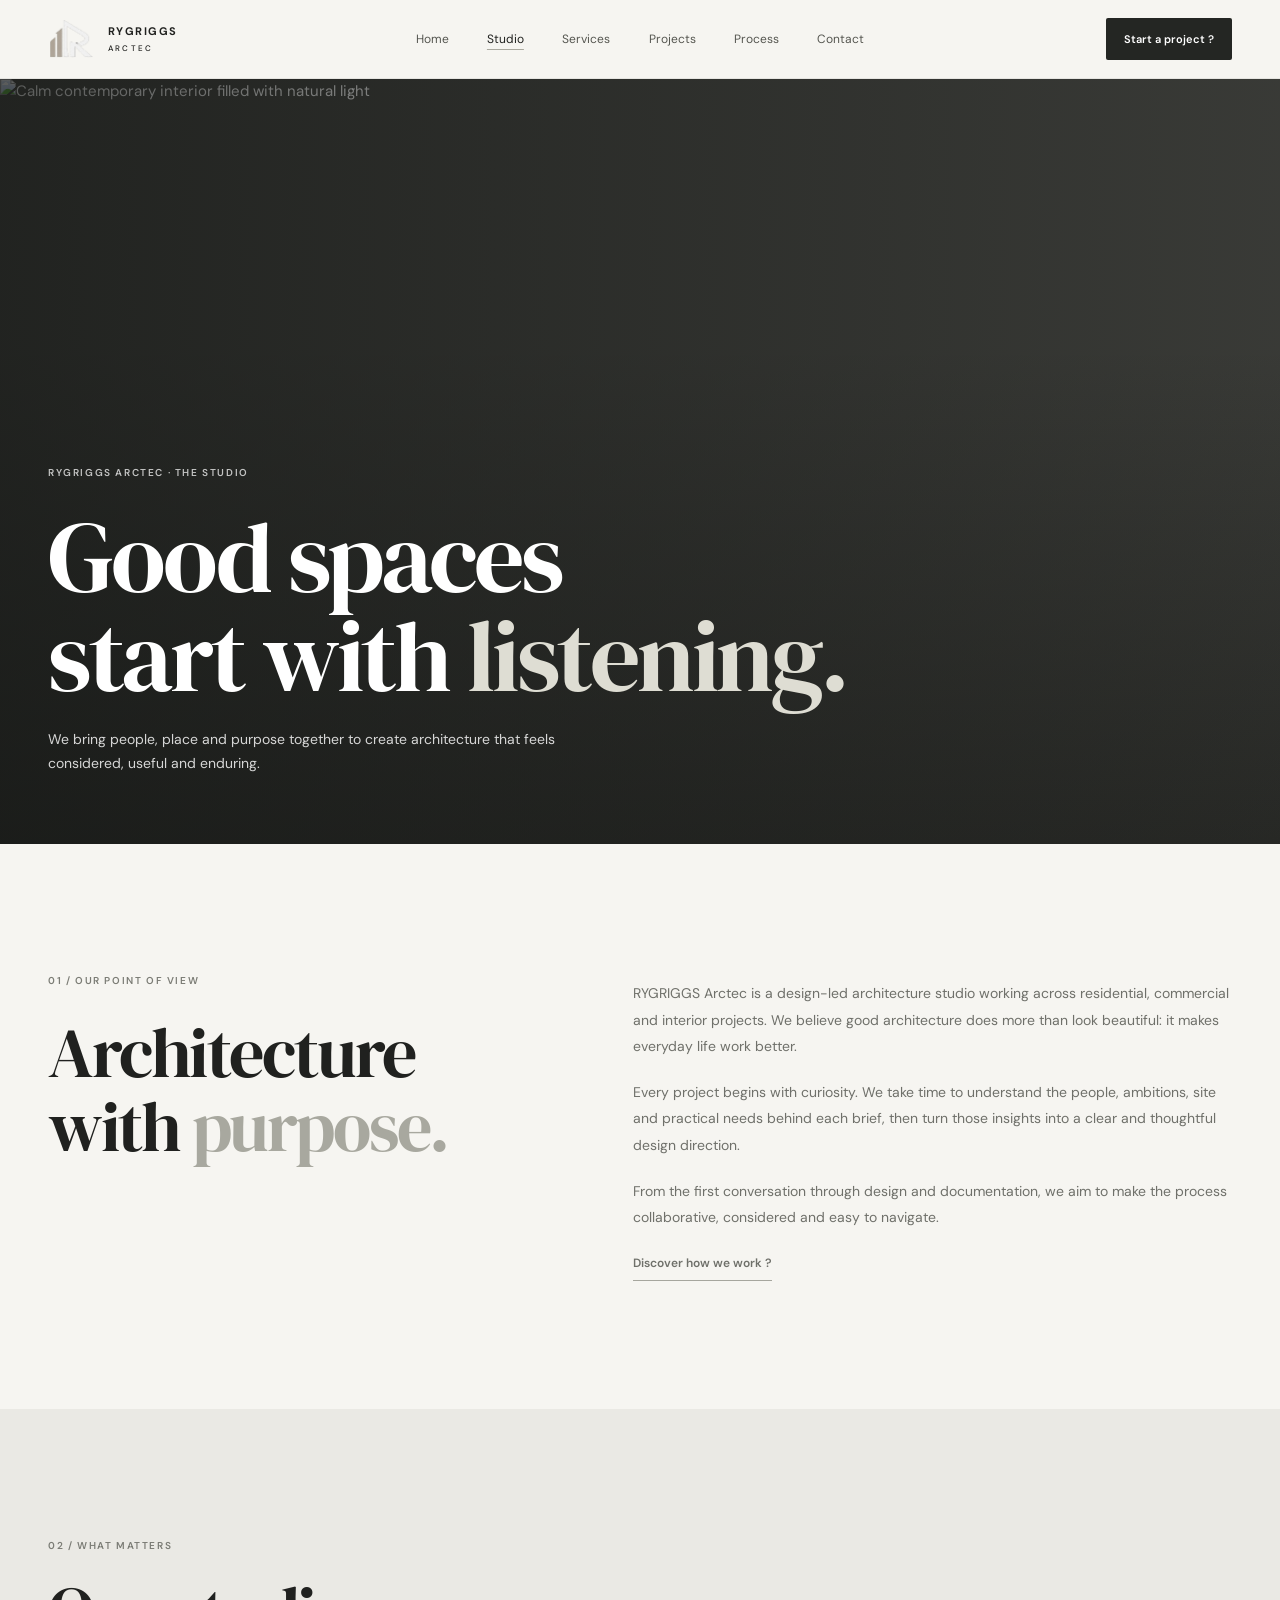
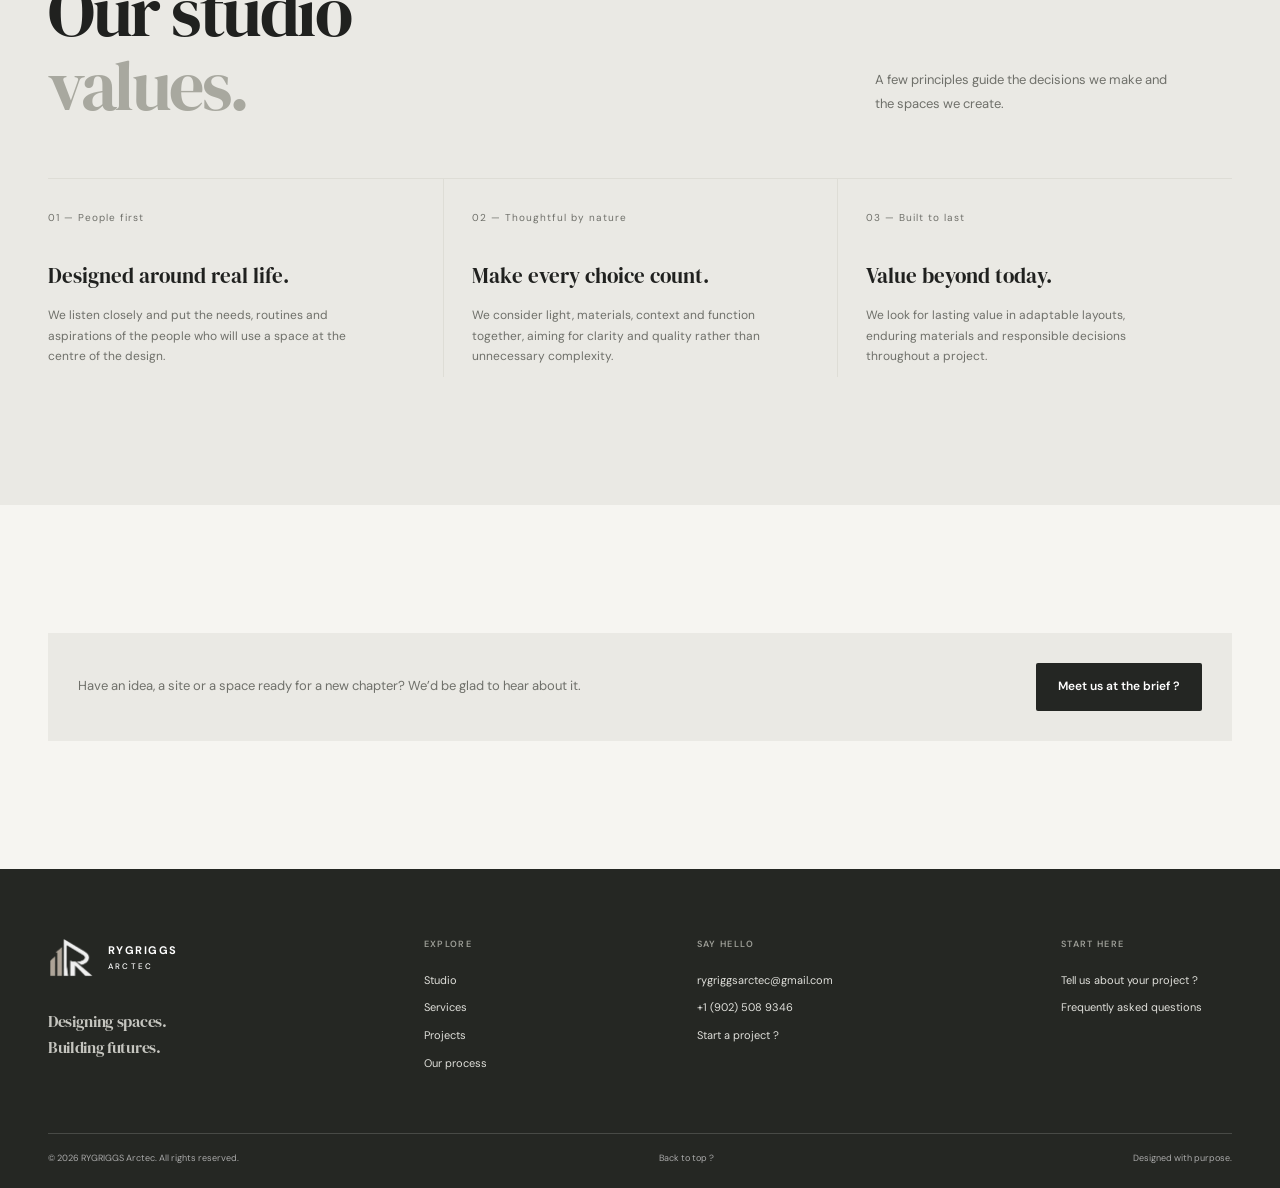
==== about.html @ 55a20701 "Add files via upload" ====
<!doctype html>
<html lang="en">
  <head>
    <meta charset="UTF-8">
    <meta name="viewport" content="width=device-width, initial-scale=1">
    <meta name="theme-color" content="#f6f5f1">
    <meta name="description" content="Meet RYGRIGGS Arctec, a thoughtful architecture studio designing places around people, context and lasting value.">
    <title>Our studio — RYGRIGGS Arctec</title>
    <link rel="preconnect" href="https://fonts.googleapis.com">
    <link rel="preconnect" href="https://fonts.gstatic.com" crossorigin>
    <link href="https://fonts.googleapis.com/css2?family=DM+Sans:wght@400;500;600;700&family=DM+Serif+Display&display=swap" rel="stylesheet">
    <link rel="stylesheet" href="styles.css">
    <script src="script.js" defer></script>
  </head>
  <body>
    <a class="skip-link" href="#main">Skip to content</a>
    <header class="site-header" id="top">
      <nav class="nav shell" aria-label="Main navigation">
        <a class="brand" href="index.html" aria-label="RYGRIGGS Arctec home"><span class="brand-mark" aria-hidden="true"><img src="brand-symbol.png" alt=""></span><span class="brand-name">RYGRIGGS <span>ARCTEC</span></span></a>
        <button class="menu-toggle" type="button" aria-label="Open navigation menu" aria-expanded="false" aria-controls="nav-links"><span></span><span></span></button>
        <div class="nav-links" id="nav-links">
          <a href="index.html">Home</a>
          <a href="about.html" aria-current="page">Studio</a><a href="services.html">Services</a><a href="projects.html">Projects</a><a href="process.html">Process</a><a href="contact.html">Contact</a>
          <a class="button button-dark nav-cta" href="contact.html">Start a project ?</a>
        </div>
      </nav>
    </header>
    <main id="main">
      <section class="interior-hero" aria-labelledby="page-title">
        <img class="interior-hero-image" src="https://images.unsplash.com/photo-1600210492486-724fe5c67fb0?auto=format&fit=crop&w=2200&q=85" alt="Calm contemporary interior filled with natural light">
        <div class="interior-hero-content shell"><p class="eyebrow light-eyebrow">RYGRIGGS ARCTEC · THE STUDIO</p><h1 id="page-title">Good spaces<br>start with <em>listening.</em></h1><p>We bring people, place and purpose together to create architecture that feels considered, useful and enduring.</p></div>
      </section>
      <section class="section-pad">
        <div class="shell page-intro">
          <div><p class="eyebrow">01 / Our point of view</p><h2>Architecture<br>with <em>purpose.</em></h2></div>
          <div class="page-intro-copy"><p>RYGRIGGS Arctec is a design-led architecture studio working across residential, commercial and interior projects. We believe good architecture does more than look beautiful: it makes everyday life work better.</p><p>Every project begins with curiosity. We take time to understand the people, ambitions, site and practical needs behind each brief, then turn those insights into a clear and thoughtful design direction.</p><p>From the first conversation through design and documentation, we aim to make the process collaborative, considered and easy to navigate.</p><a class="text-link" href="process.html">Discover how we work ?</a></div>
        </div>
      </section>
      <section class="section-pad services">
        <div class="shell">
          <div class="section-heading"><div><p class="eyebrow">02 / What matters</p><h2>Our studio<br><em>values.</em></h2></div><p class="section-intro">A few principles guide the decisions we make and the spaces we create.</p></div>
          <div class="studio-values">
            <article class="studio-value"><span>01 — People first</span><h3>Designed around real life.</h3><p>We listen closely and put the needs, routines and aspirations of the people who will use a space at the centre of the design.</p></article>
            <article class="studio-value"><span>02 — Thoughtful by nature</span><h3>Make every choice count.</h3><p>We consider light, materials, context and function together, aiming for clarity and quality rather than unnecessary complexity.</p></article>
            <article class="studio-value"><span>03 — Built to last</span><h3>Value beyond today.</h3><p>We look for lasting value in adaptable layouts, enduring materials and responsible decisions throughout a project.</p></article>
          </div>
        </div>
      </section>
      <section class="section-pad">
        <div class="shell page-cta"><p>Have an idea, a site or a space ready for a new chapter? We’d be glad to hear about it.</p><a class="button button-dark" href="contact.html">Meet us at the brief ?</a></div>
      </section>
    </main>
    <footer class="footer"><div class="shell">
      <div class="footer-main">
        <div class="footer-brand"><a class="brand brand-footer" href="index.html"><span class="brand-mark" aria-hidden="true"><img src="brand-symbol.png" alt=""></span><span class="brand-name">RYGRIGGS <span>ARCTEC</span></span></a><p>Designing spaces.<br>Building futures.</p></div>
        <div class="footer-nav"><span class="footer-label">Explore</span><a href="about.html">Studio</a><a href="services.html">Services</a><a href="projects.html">Projects</a><a href="process.html">Our process</a></div>
        <div class="footer-nav"><span class="footer-label">Say hello</span><a href="mailto:rygriggsarctec@gmail.com">rygriggsarctec@gmail.com</a><a href="https://wa.me/19025089346" target="_blank" rel="noopener noreferrer">+1 (902) 508 9346</a><a href="contact.html">Start a project ?</a></div>
        <div class="footer-nav"><span class="footer-label">Start here</span><a href="contact.html">Tell us about your project ?</a><a href="process.html#faq">Frequently asked questions</a></div>
      </div>
      <div class="footer-bottom"><span>© <span id="year"></span> RYGRIGGS Arctec. All rights reserved.</span><a href="#top">Back to top ?</a><span>Designed with purpose.</span></div>
    </div></footer>
  </body>
</html>
---- styles.css ----
/* RYGRIGGS Arctec — responsive studio website */
:root {
  color-scheme: light;
  --paper: #f6f5f1;
  --white: #fcfbf8;
  --ink: #20211f;
  --muted: #6f706a;
  --line: #deddd6;
  --dark: #242623;
  --serif: "DM Serif Display", Georgia, serif;
  --sans: "DM Sans", Arial, sans-serif;
  --shell: 1240px;
}

* {
  box-sizing: border-box;
}
html {
  scroll-behavior: smooth;
  scroll-padding-top: 84px;
}
body {
  margin: 0;
  background: var(--paper);
  color: var(--ink);
  font-family: var(--sans);
  font-size: 15px;
  line-height: 1.7;
  -webkit-font-smoothing: antialiased;
}
img {
  display: block;
  max-width: 100%;
}
a {
  color: inherit;
  text-decoration: none;
}
::selection {
  color: #fff;
  background: #606258;
}
:focus-visible {
  outline: 2px solid #55584e;
  outline-offset: 4px;
}
button,
input,
textarea,
select {
  font: inherit;
}
button,
a {
  -webkit-tap-highlight-color: transparent;
}
.shell {
  width: min(var(--shell), calc(100% - 96px));
  margin-inline: auto;
}
.section-pad {
  padding: 128px 0;
}
.skip-link {
  position: fixed;
  z-index: 100;
  top: 12px;
  left: 12px;
  transform: translateY(-150%);
  background: white;
  color: black;
  padding: 10px 16px;
}
.skip-link:focus {
  transform: translateY(0);
}

.site-header {
  position: sticky;
  z-index: 20;
  top: 0;
  background: rgba(246, 245, 241, 0.96);
  border-bottom: 1px solid rgba(32, 33, 31, 0.08);
  backdrop-filter: blur(14px);
}
.nav {
  height: 78px;
  position: relative;
  display: flex;
  align-items: center;
  justify-content: space-between;
}
.brand {
  display: inline-flex;
  align-items: center;
  gap: 12px;
  flex-shrink: 0;
}
.brand-mark {
  width: 48px;
  height: 42px;
  display: block;
  flex: 0 0 auto;
}
.brand-mark img {
  display: block;
  width: 100%;
  height: 100%;
  object-fit: cover;
}
.brand-name {
  font: 700 11px/1.25 var(--sans);
  letter-spacing: 0.13em;
}
.brand-name span {
  display: block;
  margin-top: 4px;
  font-size: 8px;
  font-weight: 500;
  letter-spacing: 0.28em;
}
.nav-links {
  position: absolute;
  right: 0;
  left: 0;
  display: flex;
  align-items: center;
  justify-content: center;
  gap: clamp(20px, 3vw, 42px);
}
.nav-links > a:not(.button) {
  font-size: 12px;
  color: #555650;
  transition: color 0.2s;
}
.nav-links > a:not(.button):hover {
  color: #111;
}
.nav-links > a[aria-current="page"]:not(.button) {
  color: var(--ink);
  text-decoration: underline;
  text-decoration-color: #aaa99f;
  text-underline-offset: 6px;
}
.button {
  min-height: 48px;
  display: inline-flex;
  align-items: center;
  justify-content: center;
  gap: 25px;
  padding: 0 21px;
  border: 1px solid transparent;
  border-radius: 2px;
  font-size: 12px;
  font-weight: 600;
  transition:
    background 0.25s,
    color 0.25s,
    border-color 0.25s,
    transform 0.25s;
}
.button:hover {
  transform: translateY(-2px);
}
.button span {
  font-size: 15px;
  transition: transform 0.2s;
}
.button:hover span {
  transform: translate(2px, -2px);
}
.button-dark {
  color: #fff;
  background: var(--dark);
}
.button-dark:hover {
  background: #444640;
}
.button-light {
  color: var(--ink);
  background: var(--white);
}
.button-light:hover {
  background: #e6e4dc;
}
.nav-cta {
  position: absolute;
  top: 0;
  right: 0;
  bottom: 0;
  height: 42px;
  min-height: 42px;
  margin-block: auto;
  padding-inline: 17px;
  font-size: 11px;
  gap: 15px;
}
.menu-toggle {
  display: none;
}
.hero {
  min-height: min(790px, calc(100svh - 78px));
  min-height: clamp(620px, calc(100svh - 78px), 790px);
  position: relative;
  overflow: hidden;
  display: flex;
  align-items: center;
  color: white;
  background: #4c4c46;
}
.hero-image,
.hero-shade {
  position: absolute;
  inset: 0;
  width: 100%;
  height: 100%;
}
.hero-image {
  object-fit: cover;
  object-position: center 55%;
  animation: hero-image-in 1.2s ease-out both;
}
.hero-shade {
  background:
    linear-gradient(
      90deg,
      rgba(18, 20, 18, 0.66) 0%,
      rgba(20, 22, 20, 0.38) 49%,
      rgba(20, 22, 20, 0.05) 100%
    ),
    linear-gradient(0deg, rgba(16, 17, 15, 0.46), transparent 42%);
}
.hero-content {
  position: relative;
  z-index: 1;
  padding-top: 15px;
}
@media (min-width: 701px) {
  .hero-content {
    top: clamp(-72px, -7vh, -42px);
  }
}
.eyebrow {
  margin: 0 0 27px;
  color: #7b7c75;
  font-size: 10px;
  font-weight: 600;
  letter-spacing: 0.16em;
  text-transform: uppercase;
}
.light-eyebrow {
  color: rgba(255, 255, 255, 0.73);
}
h1,
h2,
h3,
p,
figure {
  margin-top: 0;
}
h1,
h2 {
  font-family: var(--serif);
  font-weight: 400;
  letter-spacing: -0.035em;
}
h1 {
  max-width: 850px;
  margin-bottom: 50px;
  font-size: clamp(58px, 8.2vw, 112px);
  line-height: 0.99;
}
h1 em,
h2 em {
  font-weight: 400;
  font-style: normal;
  color: #a8a89f;
}
.hero-bottom {
  display: flex;
  align-items: flex-end;
  justify-content: space-between;
  gap: 50px;
}
.hero-bottom > p {
  max-width: 370px;
  margin-bottom: 3px;
  color: rgba(255, 255, 255, 0.82);
  font-size: 14px;
}
.hero h1 em,
.interior-hero h1 em {
  color: #deddd3;
}
.hero-actions {
  display: flex;
  align-items: center;
  gap: 31px;
}
.text-link {
  display: inline-flex;
  align-items: center;
  gap: 20px;
  border-bottom: 1px solid #a6a69e;
  padding: 0 0 7px;
  font-size: 12px;
  font-weight: 600;
  transition:
    gap 0.2s,
    border-color 0.2s;
}
.text-link:hover {
  gap: 26px;
  border-color: var(--ink);
}
.text-link span {
  font-size: 15px;
}
.light-link {
  color: white;
  border-color: rgba(255, 255, 255, 0.55);
}
.light-link:hover {
  border-color: white;
}
.scroll-cue {
  position: absolute;
  z-index: 1;
  bottom: 26px;
  left: 50%;
  display: flex;
  align-items: center;
  gap: 12px;
  transform: translateX(-50%);
  color: rgba(255, 255, 255, 0.72);
  font-size: 9px;
  letter-spacing: 0.12em;
  text-transform: uppercase;
}
.scroll-cue span {
  width: 1px;
  height: 25px;
  background: rgba(255, 255, 255, 0.7);
}
.hero-index {
  position: absolute;
  z-index: 1;
  right: 48px;
  bottom: 32px;
  color: rgba(255, 255, 255, 0.72);
  font-size: 9px;
  letter-spacing: 0.13em;
}

.interior-hero {
  min-height: 460px;
  position: relative;
  display: flex;
  align-items: flex-end;
  overflow: hidden;
  color: white;
  background: #41423e;
}
@media (min-width: 701px) {
  .interior-hero {
    height: 85vh;
  }
}
.interior-hero-image {
  position: absolute;
  inset: 0;
  width: 100%;
  height: 100%;
  object-fit: cover;
  object-position: center;
}
.interior-hero::after {
  content: "";
  position: absolute;
  inset: 0;
  background:
    linear-gradient(90deg, rgba(20, 22, 20, 0.7), rgba(20, 22, 20, 0.18)),
    linear-gradient(0deg, rgba(16, 17, 15, 0.45), transparent 65%);
}
.interior-hero-content {
  position: relative;
  z-index: 1;
  padding-block: 76px 68px;
}
.interior-hero h1 {
  max-width: 900px;
  margin: 0 0 22px;
  font-size: clamp(58px, 8vw, 100px);
}
.interior-hero-content > p:last-child {
  max-width: 510px;
  margin: 0;
  color: rgba(255, 255, 255, 0.82);
  font-size: 14px;
}
.page-intro {
  display: grid;
  grid-template-columns: 0.85fr 1.15fr;
  align-items: start;
  gap: 12%;
}
.page-intro h2 {
  max-width: 550px;
}
.page-intro-copy {
  max-width: 600px;
  padding-top: 8px;
  color: var(--muted);
}
.page-intro-copy p {
  margin-bottom: 19px;
  font-size: 14px;
  line-height: 1.9;
}
.studio-values {
  display: grid;
  grid-template-columns: repeat(3, 1fr);
  border-top: 1px solid var(--line);
}
.studio-value {
  padding: 25px 28px 10px 0;
}
.studio-value + .studio-value {
  padding-left: 28px;
  border-left: 1px solid var(--line);
}
.studio-value > span {
  color: var(--muted);
  font-size: 10px;
  letter-spacing: 0.1em;
}
.studio-value h3 {
  margin: 28px 0 12px;
  font-family: var(--serif);
  font-size: 21px;
  font-weight: 500;
}
.studio-value p {
  max-width: 300px;
  margin: 0;
  color: var(--muted);
  font-size: 12px;
}
.service-detail-grid {
  display: grid;
  grid-template-columns: repeat(2, 1fr);
  gap: 1px;
  border: 1px solid #cfcec7;
  background: #cfcec7;
}
.service-detail {
  min-height: 220px;
  padding: 28px;
  background: #eae9e4;
}
.service-detail > span {
  color: var(--muted);
  font-size: 10px;
  letter-spacing: 0.1em;
}
.service-detail h3 {
  margin: 38px 0 10px;
  font-family: var(--serif);
  font-size: 23px;
  font-weight: 500;
  letter-spacing: -0.04em;
}
.service-detail p {
  max-width: 410px;
  margin: 0;
  color: var(--muted);
  font-size: 12px;
}
.page-cta {
  display: flex;
  align-items: center;
  justify-content: space-between;
  gap: 32px;
  padding: 30px;
  background: #eae9e4;
}
.page-cta p {
  max-width: 560px;
  margin: 0;
  color: var(--muted);
  font-size: 13px;
}
.project-grid-page {
  row-gap: 74px;
}
.project-grid-page .project-card:nth-child(4n + 2),
.project-grid-page .project-card:nth-child(4n + 4) {
  margin-top: 75px;
}
.project-note {
  margin-top: 34px;
}
.process-detail-list {
  display: grid;
  grid-template-columns: repeat(2, 1fr);
  gap: 0 8%;
  list-style: none;
  padding: 0;
  margin: 0;
}
.process-detail {
  display: grid;
  grid-template-columns: 54px 1fr;
  gap: 0 18px;
  padding: 28px 0;
  border-top: 1px solid var(--line);
}
.process-detail > span {
  grid-row: 1 / span 2;
  color: var(--muted);
  font-size: 10px;
  letter-spacing: 0.12em;
}
.process-detail h3 {
  margin: -5px 0 8px;
  font-family: var(--serif);
  font-size: 23px;
  font-weight: 500;
}
.process-detail p {
  max-width: 430px;
  margin: 0;
  color: var(--muted);
  font-size: 12px;
}
.contact-page {
  padding-top: 96px;
}

.about {
  background: var(--paper);
}
.about-grid {
  display: grid;
  grid-template-columns: 0.85fr 1.15fr;
  align-items: center;
  gap: clamp(70px, 12vw, 170px);
}
.about-copy {
  max-width: 450px;
}
h2 {
  margin-bottom: 29px;
  font-size: clamp(44px, 6vw, 70px);
  line-height: 1.05;
}
.about-copy h2 {
  margin-bottom: 29px;
}
.lead {
  margin-bottom: 21px;
  font-size: 16px;
  line-height: 1.7;
}
.about-copy > p:not(.eyebrow):not(.lead) {
  margin-bottom: 32px;
  color: var(--muted);
  font-size: 13px;
  line-height: 1.9;
}
.about-image {
  margin: 0;
  position: relative;
}
.about-image img {
  width: 100%;
  height: 555px;
  object-fit: cover;
}
.about-image figcaption {
  display: flex;
  justify-content: space-between;
  padding-top: 14px;
  color: var(--muted);
  font-size: 10px;
}
.about-image figcaption span {
  letter-spacing: 0.1em;
}

.services {
  background: #eae9e4;
}
.section-heading {
  display: flex;
  justify-content: space-between;
  align-items: flex-end;
  gap: 40px;
  margin-bottom: 56px;
}
.section-heading .eyebrow {
  margin-bottom: 21px;
}
.section-heading h2 {
  margin-bottom: 0;
}
.section-intro {
  max-width: 310px;
  margin: 0 4% 7px 0;
  color: var(--muted);
  font-size: 13px;
  line-height: 1.8;
}
.service-grid {
  display: grid;
  grid-template-columns: repeat(4, 1fr);
  border-top: 1px solid #cfcec7;
  border-left: 1px solid #cfcec7;
}
.service-card {
  min-height: 216px;
  position: relative;
  padding: 22px 24px;
  border-right: 1px solid #cfcec7;
  border-bottom: 1px solid #cfcec7;
  transition:
    background 0.25s,
    transform 0.25s,
    box-shadow 0.25s;
}
.service-card:hover {
  z-index: 1;
  background: rgba(255, 255, 255, 0.62);
  box-shadow: 0 12px 28px rgba(32, 33, 31, 0.06);
  transform: translateY(-3px);
}
.service-card:focus-visible {
  z-index: 1;
  outline: 2px solid var(--ink);
  outline-offset: -3px;
}
.service-number {
  color: #81827c;
  font-size: 10px;
  letter-spacing: 0.08em;
}
.line-icon {
  position: absolute;
  top: 43px;
  right: 24px;
  width: 58px;
  height: 58px;
  display: grid;
  place-items: center;
  border: 1px solid rgba(169, 160, 141, 0.44);
  border-radius: 15px;
  background:
    linear-gradient(145deg, rgba(255, 255, 255, 0.88), transparent 52%),
    linear-gradient(135deg, #f0eee8, #e2ded3);
  box-shadow:
    0 5px 12px rgba(49, 43, 32, 0.1),
    inset 1px 1px 1px rgba(255, 255, 255, 0.9),
    inset -1px -2px 2px rgba(119, 109, 89, 0.12);
  color: #514d44;
  transition:
    color 0.25s,
    background 0.25s,
    border-color 0.25s,
    transform 0.25s,
    box-shadow 0.25s;
}
.line-icon svg {
  display: block;
  width: 35px;
  height: 35px;
  fill: none;
  stroke: currentColor;
  stroke-width: 1.45;
  stroke-linecap: round;
  stroke-linejoin: round;
  filter: drop-shadow(0 1px 0 rgba(255, 255, 255, 0.9))
    drop-shadow(1px 2px 1px rgba(74, 63, 45, 0.22));
}
.line-icon .icon-accent {
  color: #9a7650;
}
.service-card:hover .line-icon {
  transform: translateY(-3px) rotate(-2deg);
  border-color: rgba(154, 118, 80, 0.55);
  background:
    linear-gradient(145deg, rgba(255, 255, 255, 0.95), transparent 52%),
    linear-gradient(135deg, #f3f0e8, #e5ddce);
  box-shadow:
    0 9px 17px rgba(49, 43, 32, 0.15),
    inset 1px 1px 1px rgba(255, 255, 255, 0.95),
    inset -1px -2px 2px rgba(119, 109, 89, 0.12);
  color: #37332c;
}
.service-card h3 {
  position: absolute;
  bottom: 21px;
  left: 24px;
  margin: 0;
  font-family: var(--serif);
  font-size: 17px;
  font-weight: 500;
  line-height: 1.4;
  letter-spacing: -0.03em;
}
.card-arrow {
  position: absolute;
  right: 23px;
  bottom: 25px;
  color: #85867f;
  font-size: 14px;
  transition: transform 0.2s;
}
.service-card:hover .card-arrow {
  transform: translate(3px, -3px);
}

.projects {
  background: var(--paper);
}
.project-grid {
  display: grid;
  grid-template-columns: 1fr 1fr;
  column-gap: 8%;
  row-gap: 66px;
  align-items: start;
}
.project-card a {
  display: block;
}
.project-offset {
  margin-top: 0;
}
.project-offset-small {
  margin-top: 0;
}
.project-image {
  position: relative;
  overflow: hidden;
  background: #e4e2db;
}
.project-tall .project-image {
  aspect-ratio: 1.08 / 1;
}
.project-card:not(.project-tall) .project-image {
  aspect-ratio: 1.35 / 1;
}
.project-image img {
  width: 100%;
  height: 100%;
  position: absolute;
  inset: 0;
  object-fit: cover;
  transition: transform 0.7s cubic-bezier(0.2, 0.65, 0.2, 1);
}
.project-card a:hover .project-image img {
  transform: scale(1.045);
}
.project-open {
  position: absolute;
  top: 16px;
  right: 16px;
  width: 40px;
  height: 40px;
  display: grid;
  place-items: center;
  border-radius: 50%;
  background: rgba(251, 250, 247, 0.94);
  transform: translateY(8px);
  opacity: 0;
  transition:
    opacity 0.25s,
    transform 0.25s;
}
.project-card a:hover .project-open,
.project-card a:focus-visible .project-open {
  opacity: 1;
  transform: translateY(0);
}
.project-card a:focus-visible {
  outline: 2px solid var(--ink);
  outline-offset: 5px;
}
.project-meta {
  display: flex;
  align-items: flex-start;
  justify-content: space-between;
  padding-top: 16px;
}
.projects .project-meta h3 {
  margin-bottom: 3px;
  font-family: var(--sans);
  font-size: 15px;
  font-weight: 600;
  line-height: 1.4;
  letter-spacing: -0.02em;
}
.project-meta p,
.project-meta > span {
  margin: 0;
  color: var(--muted);
  font-size: 10px;
}
.project-meta > span {
  padding-top: 3px;
}
.all-projects {
  margin-top: 60px;
}

.purpose {
  position: relative;
  min-height: 580px;
  display: flex;
  align-items: center;
  overflow: hidden;
  color: white;
  background: var(--dark);
}
.purpose-image {
  position: absolute;
  inset: 0 0 0 46%;
  background:
    linear-gradient(
      90deg,
      var(--dark),
      rgba(36, 38, 35, 0.58) 35%,
      rgba(36, 38, 35, 0.2)
    ),
    url("https://images.unsplash.com/photo-1600607687920-4e2a09cf159d?auto=format&fit=crop&w=1800&q=80")
      center 55% / cover;
  opacity: 0.54;
}
.purpose-content {
  position: relative;
  z-index: 1;
  padding-block: 100px;
}
.purpose-content > .eyebrow {
  margin-bottom: 45px;
}
.purpose-grid {
  display: grid;
  grid-template-columns: 1fr 1fr;
  gap: 10%;
}
.purpose-block {
  max-width: 440px;
}
.purpose-label {
  display: block;
  margin-bottom: 27px;
  color: #b1b2aa;
  font-size: 10px;
  letter-spacing: 0.16em;
  text-transform: uppercase;
}
.purpose-block h2 {
  margin-bottom: 23px;
  font-size: clamp(42px, 5.2vw, 62px);
}
.purpose-block p {
  max-width: 340px;
  margin: 0;
  color: rgba(255, 255, 255, 0.69);
  font-size: 13px;
  line-height: 1.85;
}

.process {
  background: #eae9e4;
}
.process-list {
  display: grid;
  grid-template-columns: repeat(5, 1fr);
  list-style: none;
  padding: 0;
  margin: 0;
}
.process-step {
  position: relative;
  padding: 0 26px 0 0;
}
.step-number {
  color: #85867f;
  font-size: 10px;
  letter-spacing: 0.1em;
}
.step-line {
  display: block;
  height: 1px;
  position: relative;
  margin: 26px 0 24px;
  background: #c9c8c0;
}
.step-line::before {
  content: "";
  width: 7px;
  height: 7px;
  position: absolute;
  top: -3px;
  left: 0;
  border-radius: 50%;
  background: #393a35;
}
.process-step h3 {
  margin-bottom: 10px;
  font-family: var(--serif);
  font-size: 17px;
  font-weight: 600;
  letter-spacing: -0.03em;
}
.process-step p {
  max-width: 195px;
  margin: 0;
  color: var(--muted);
  font-size: 12px;
  line-height: 1.8;
}

.faq {
  background: var(--paper);
}
.faq-grid {
  display: grid;
  grid-template-columns: 0.8fr 1.2fr;
  gap: 12%;
}
.faq-heading {
  max-width: 430px;
}
.faq-heading .section-intro {
  margin: 0 0 27px;
}
.faq-list {
  border-top: 1px solid var(--line);
}
.faq-item {
  border-bottom: 1px solid var(--line);
}
.faq-item summary {
  position: relative;
  padding: 22px 38px 22px 0;
  list-style: none;
  cursor: pointer;
  font-family: var(--serif);
  font-size: 16px;
  font-weight: 500;
  letter-spacing: -0.02em;
}
.faq-item summary::-webkit-details-marker {
  display: none;
}
.faq-item summary::after {
  content: "+";
  position: absolute;
  top: 19px;
  right: 4px;
  color: var(--muted);
  font-family: var(--sans);
  font-size: 20px;
  font-weight: 400;
  transition: transform 0.2s;
}
.faq-item[open] summary::after {
  transform: rotate(45deg);
}
.faq-item summary:focus-visible {
  outline: 2px solid var(--ink);
  outline-offset: 4px;
}
.faq-item p {
  max-width: 580px;
  margin: -5px 32px 22px 0;
  color: var(--muted);
  font-size: 13px;
  line-height: 1.8;
}

.cta {
  min-height: 640px;
  position: relative;
  display: flex;
  align-items: center;
  overflow: hidden;
  color: white;
  background: #292b27;
}
.cta-image {
  position: absolute;
  inset: 0;
  background:
    linear-gradient(
      90deg,
      rgba(23, 25, 23, 0.9),
      rgba(23, 25, 23, 0.67) 55%,
      rgba(23, 25, 23, 0.32)
    ),
    url("https://images.unsplash.com/photo-1600566753190-17f0baa2a6c3?auto=format&fit=crop&w=2200&q=80")
      center/cover;
  opacity: 0.78;
}
.cta-content {
  position: relative;
  z-index: 1;
  padding-block: 110px;
}
.cta-content .eyebrow {
  margin-bottom: 28px;
}
.cta h2 {
  margin: 0 0 42px;
  font-size: clamp(48px, 7.3vw, 88px);
  line-height: 1.03;
}
.cta-bottom {
  display: flex;
  align-items: flex-end;
  justify-content: space-between;
  gap: 40px;
}
.cta-bottom p {
  max-width: 385px;
  margin: 0;
  color: rgba(255, 255, 255, 0.73);
  font-size: 13px;
}

.contact {
  background: var(--paper);
}
.contact-grid {
  display: grid;
  grid-template-columns: 0.9fr 1.1fr;
  gap: 12%;
}
.contact-copy h2 {
  font-size: clamp(43px, 5vw, 63px);
}
.contact-copy > .lead {
  max-width: 365px;
  margin-bottom: 44px;
  color: #666761;
  font-size: 14px;
}
.contact-details {
  display: grid;
  gap: 19px;
}
.contact-details > div {
  display: flex;
  align-items: center;
  gap: 16px;
}
.detail-icon {
  width: 35px;
  height: 35px;
  display: grid;
  place-items: center;
  border: 1px solid var(--line);
  border-radius: 50%;
  font-size: 14px;
}
.contact-details p {
  margin: 0;
  color: var(--ink);
  font-size: 12px;
}
.contact-details p span {
  display: block;
  margin-bottom: 2px;
  color: var(--muted);
  font-size: 10px;
}
.contact-details a {
  border-bottom: 1px solid transparent;
}
.contact-details a:hover {
  border-color: currentColor;
}
.contact-form {
  display: grid;
  gap: 24px;
  padding-top: 8px;
}
.form-row {
  display: grid;
  grid-template-columns: 1fr 1fr;
  gap: 23px;
}
.contact-form label {
  display: grid;
  gap: 9px;
  color: #4f504b;
  font-size: 11px;
  font-weight: 600;
}
.contact-form input,
.contact-form textarea,
.contact-form select {
  width: 100%;
  min-height: 47px;
  border: 1px solid transparent;
  border-bottom-color: #c9c8c0;
  border-radius: 2px;
  outline: none;
  background: transparent;
  color: var(--ink);
  font-size: 12px;
  font-weight: 400;
  transition: border-color 0.2s;
}
.contact-form textarea {
  min-height: 95px;
  padding-top: 10px;
  resize: vertical;
}
.contact-form input::placeholder,
.contact-form textarea::placeholder,
.contact-form select:invalid {
  color: #999a93;
}
.contact-form input:focus,
.contact-form textarea:focus,
.contact-form select:focus {
  border-color: transparent;
  border-bottom-color: var(--ink);
  box-shadow: 0 1px 0 var(--ink);
}
.optional {
  color: #898a84;
  font-weight: 400;
}
.form-submit {
  display: flex;
  align-items: center;
  gap: 19px;
}
.form-note {
  margin: 0;
  color: var(--muted);
  font-size: 10px;
}

.footer {
  padding: 68px 0 22px;
  background: #252723;
  color: white;
}
.footer a:focus-visible {
  outline-color: #deddd6;
}
.footer-main {
  display: grid;
  grid-template-columns: 1.45fr 1fr 1.4fr 0.75fr;
  gap: 45px;
  padding-bottom: 60px;
}
.footer-brand > p {
  margin: 22px 0 0;
  color: #c5c5bf;
  font-family: var(--serif);
  font-size: 16px;
  line-height: 1.6;
  letter-spacing: -0.02em;
}
.footer-nav,
.footer-social {
  display: flex;
  align-items: flex-start;
  flex-direction: column;
  gap: 9px;
}
.footer-label {
  margin-bottom: 10px;
  color: #9c9d96;
  font-size: 9px;
  font-weight: 600;
  letter-spacing: 0.15em;
  text-transform: uppercase;
}
.footer-nav a,
.footer-social a {
  color: #e0e0db;
  font-size: 11px;
  transition: color 0.2s;
}
.footer-nav a:hover,
.footer-social a:hover {
  color: white;
}
.footer-bottom {
  display: flex;
  justify-content: space-between;
  gap: 20px;
  padding-top: 17px;
  border-top: 1px solid rgba(255, 255, 255, 0.16);
  color: #aaa;
  font-size: 9px;
}
.footer-bottom a:hover {
  color: white;
}

.reveal {
  opacity: 0;
  transform: translateY(20px);
  transition:
    opacity 0.7s ease,
    transform 0.7s cubic-bezier(0.2, 0.65, 0.2, 1);
}
.reveal.is-visible {
  opacity: 1;
  transform: translateY(0);
}
.hero .reveal:nth-child(2) {
  transition-delay: 0.12s;
}
.hero .reveal:nth-child(3) {
  transition-delay: 0.22s;
}
@keyframes hero-image-in {
  from {
    transform: scale(1.035);
  }
  to {
    transform: scale(1);
  }
}
@media (prefers-reduced-motion: reduce) {
  *,
  *::before,
  *::after {
    scroll-behavior: auto !important;
    animation-duration: 0.01ms !important;
    animation-iteration-count: 1 !important;
    transition-duration: 0.01ms !important;
  }
  .reveal {
    opacity: 1;
    transform: none;
  }
}

@media (max-width: 900px) {
  .shell {
    width: min(var(--shell), calc(100% - 56px));
  }
  .nav-links {
    gap: 20px;
  }
  .nav-links > a:not(.button) {
    font-size: 11px;
  }
  .about-grid {
    gap: 55px;
  }
  .about-image img {
    height: 490px;
  }
  .service-card {
    min-height: 190px;
    padding-inline: 19px;
  }
  .service-card h3 {
    left: 19px;
    font-size: 15px;
  }
  .process-step {
    padding-right: 16px;
  }
  .contact-grid {
    gap: 7%;
  }
  .faq-grid {
    gap: 7%;
  }
  .page-intro {
    gap: 7%;
  }
}
@media (max-width: 700px) {
  html {
    scroll-padding-top: 68px;
  }
  .shell {
    width: calc(100% - 40px);
  }
  .section-pad {
    padding: 82px 0;
  }
  .nav {
    height: 68px;
  }
  .menu-toggle {
    width: 42px;
    height: 42px;
    display: grid;
    align-content: center;
    justify-content: center;
    gap: 6px;
    border: 0;
    background: transparent;
    cursor: pointer;
  }
  .menu-toggle span {
    width: 21px;
    height: 1px;
    display: block;
    background: var(--ink);
    transition: transform 0.2s;
  }
  .menu-toggle[aria-expanded="true"] span:first-child {
    transform: translateY(3.5px) rotate(45deg);
  }
  .menu-toggle[aria-expanded="true"] span:last-child {
    transform: translateY(-3.5px) rotate(-45deg);
  }
  .nav-links {
    position: absolute;
    top: 68px;
    right: 0;
    left: 0;
    display: none;
    align-items: stretch;
    flex-direction: column;
    gap: 0;
    padding: 10px 20px 24px;
    border-bottom: 1px solid var(--line);
    background: var(--paper);
  }
  .nav-links.is-open {
    display: flex;
  }
  .nav-links > a:not(.button) {
    padding: 13px 0;
    border-bottom: 1px solid var(--line);
    font-size: 13px;
  }
  .nav-cta {
    position: static;
    height: auto;
    min-height: 42px;
    margin-top: 17px;
    align-self: flex-start;
  }
  .hero {
    min-height: min(680px, calc(100svh - 68px));
    min-height: clamp(560px, calc(100svh - 150px), 680px);
    align-items: flex-end;
    padding-bottom: 80px;
  }
  .hero-content {
    padding-top: 0;
    top: clamp(-68px, -8svh, -34px);
  }
  .hero-image {
    object-position: 58% center;
  }
  .hero-shade {
    background:
      linear-gradient(90deg, rgba(18, 20, 18, 0.59), rgba(20, 22, 20, 0.2)),
      linear-gradient(0deg, rgba(16, 17, 15, 0.62), transparent 83%);
  }
  h1 {
    margin-bottom: 29px;
    font-size: clamp(52px, 12.6vw, 76px);
  }
  .hero-bottom {
    align-items: flex-start;
    flex-direction: column;
    gap: 25px;
  }
  .hero-bottom > p {
    max-width: 330px;
    font-size: 13px;
  }
  .hero-actions {
    flex-wrap: wrap;
    gap: 22px;
  }
  .button {
    min-height: 46px;
    padding-inline: 16px;
    gap: 17px;
  }
  .scroll-cue {
    left: 20px;
    transform: none;
  }
  .hero-index {
    right: 20px;
  }
  .interior-hero-content {
    padding-block: 60px 52px;
  }
  .interior-hero {
    min-height: 410px;
  }
  .interior-hero h1 {
    font-size: clamp(54px, 12vw, 76px);
  }
  .page-intro {
    grid-template-columns: 1fr;
    gap: 6px;
  }
  .studio-values {
    grid-template-columns: 1fr;
  }
  .studio-value,
  .studio-value + .studio-value {
    padding: 22px 0;
    border-left: 0;
    border-bottom: 1px solid var(--line);
  }
  .studio-value h3 {
    margin-top: 15px;
  }
  .service-detail-grid {
    grid-template-columns: 1fr;
  }
  .service-detail {
    min-height: 190px;
    padding: 22px;
  }
  .service-detail h3 {
    margin-top: 27px;
  }
  .page-cta {
    align-items: flex-start;
    flex-direction: column;
    padding: 23px;
  }
  .project-grid-page .project-card:nth-child(4n + 2),
  .project-grid-page .project-card:nth-child(4n + 4) {
    margin-top: 0;
  }
  .process-detail-list {
    grid-template-columns: 1fr;
    gap: 0;
  }
  .contact-page {
    padding-top: 82px;
  }
  .about-grid {
    grid-template-columns: 1fr;
    gap: 42px;
  }
  .about-copy {
    max-width: 520px;
  }
  h2 {
    font-size: clamp(46px, 10vw, 62px);
  }
  .about-image img {
    height: min(110vw, 480px);
  }
  .section-heading {
    align-items: flex-start;
    flex-direction: column;
    gap: 21px;
    margin-bottom: 38px;
  }
  .section-heading h2 {
    font-size: clamp(46px, 10vw, 62px);
  }
  .section-intro {
    max-width: 360px;
    margin: 0;
  }
  .service-grid {
    grid-template-columns: repeat(2, 1fr);
  }
  .service-card {
    min-height: 180px;
    padding: 17px;
  }
  .service-card h3 {
    bottom: 18px;
    left: 17px;
    font-size: 14px;
  }
  .line-icon {
    top: 43px;
    right: 17px;
  }
  .card-arrow {
    right: 17px;
    bottom: 19px;
  }
  .project-grid {
    column-gap: 18px;
    row-gap: 36px;
  }
  .project-offset {
    margin-top: 65px;
  }
  .project-offset-small {
    margin-top: -45px;
  }
  .project-tall .project-image {
    aspect-ratio: 0.86 / 1;
  }
  .project-card:not(.project-tall) .project-image {
    aspect-ratio: 1 / 1;
  }
  .project-meta {
    gap: 7px;
  }
  .project-meta h3 {
    font-size: 13px;
  }
  .project-meta p {
    font-size: 9px;
  }
  .project-meta > span {
    font-size: 9px;
  }
  .all-projects {
    margin-top: 43px;
  }
  .purpose {
    min-height: auto;
  }
  .purpose-image {
    inset: 0;
    background-position: 60% center;
    opacity: 0.3;
  }
  .purpose-content {
    padding-block: 79px;
  }
  .purpose-content > .eyebrow {
    margin-bottom: 35px;
  }
  .purpose-grid {
    grid-template-columns: 1fr;
    gap: 50px;
  }
  .purpose-block h2 {
    margin-bottom: 16px;
    font-size: 49px;
  }
  .process-list {
    grid-template-columns: 1fr;
    gap: 26px;
  }
  .process-step {
    display: grid;
    grid-template-columns: 42px 1fr;
    column-gap: 13px;
    padding: 0;
  }
  .step-number {
    grid-column: 1;
    grid-row: 1 / span 3;
    padding-top: 2px;
  }
  .step-line {
    height: auto;
    width: 1px;
    position: absolute;
    top: 18px;
    bottom: -34px;
    left: 3px;
    margin: 0;
  }
  .step-line::before {
    top: 0;
    left: -3px;
  }
  .process-step:last-child .step-line {
    display: none;
  }
  .process-step h3 {
    grid-column: 2;
    margin-bottom: 5px;
  }
  .process-step p {
    grid-column: 2;
    max-width: 330px;
  }
  .cta {
    min-height: 600px;
  }
  .cta-image {
    background-position: 59% center;
  }
  .cta-content {
    padding-block: 86px;
  }
  .cta h2 {
    font-size: clamp(49px, 10.5vw, 69px);
  }
  .cta-bottom {
    align-items: flex-start;
    flex-direction: column;
    gap: 25px;
  }
  .contact-grid {
    grid-template-columns: 1fr;
    gap: 51px;
  }
  .faq-grid {
    grid-template-columns: 1fr;
    gap: 37px;
  }
  .faq-heading {
    max-width: 520px;
  }
  .faq-item summary {
    padding-block: 19px;
    font-size: 15px;
  }
  .faq-item summary::after {
    top: 16px;
  }
  .contact-copy > .lead {
    margin-bottom: 33px;
  }
  .form-row {
    gap: 18px;
  }
  .contact-form {
    gap: 21px;
  }
  .form-submit {
    align-items: flex-start;
    flex-direction: column;
    gap: 12px;
  }
  .footer {
    padding-top: 52px;
  }
  .footer-main {
    grid-template-columns: 1fr 1fr;
    gap: 40px 22px;
    padding-bottom: 40px;
  }
  .footer-brand {
    grid-column: 1 / -1;
  }
  .footer-bottom {
    flex-wrap: wrap;
  }
  .footer-bottom > span:last-child {
    display: none;
  }
}
@media (max-width: 390px) {
  .hero-actions {
    align-items: flex-start;
    flex-direction: column;
  }
  @media (max-width: 700px) and (max-height: 700px) {
    .hero-content {
      top: 0;
    }
  }
  @media (max-width: 700px) and (max-height: 600px) {
    .hero-content {
      top: 14px;
    }
  }
  .project-grid {
    grid-template-columns: 1fr;
    row-gap: 30px;
  }
  .project-offset,
  .project-offset-small {
    margin-top: 0;
  }
  .project-card:not(.project-tall) .project-image,
  .project-tall .project-image {
    aspect-ratio: 1.1 / 1;
  }
  .form-row {
    grid-template-columns: 1fr;
    gap: 21px;
  }
}
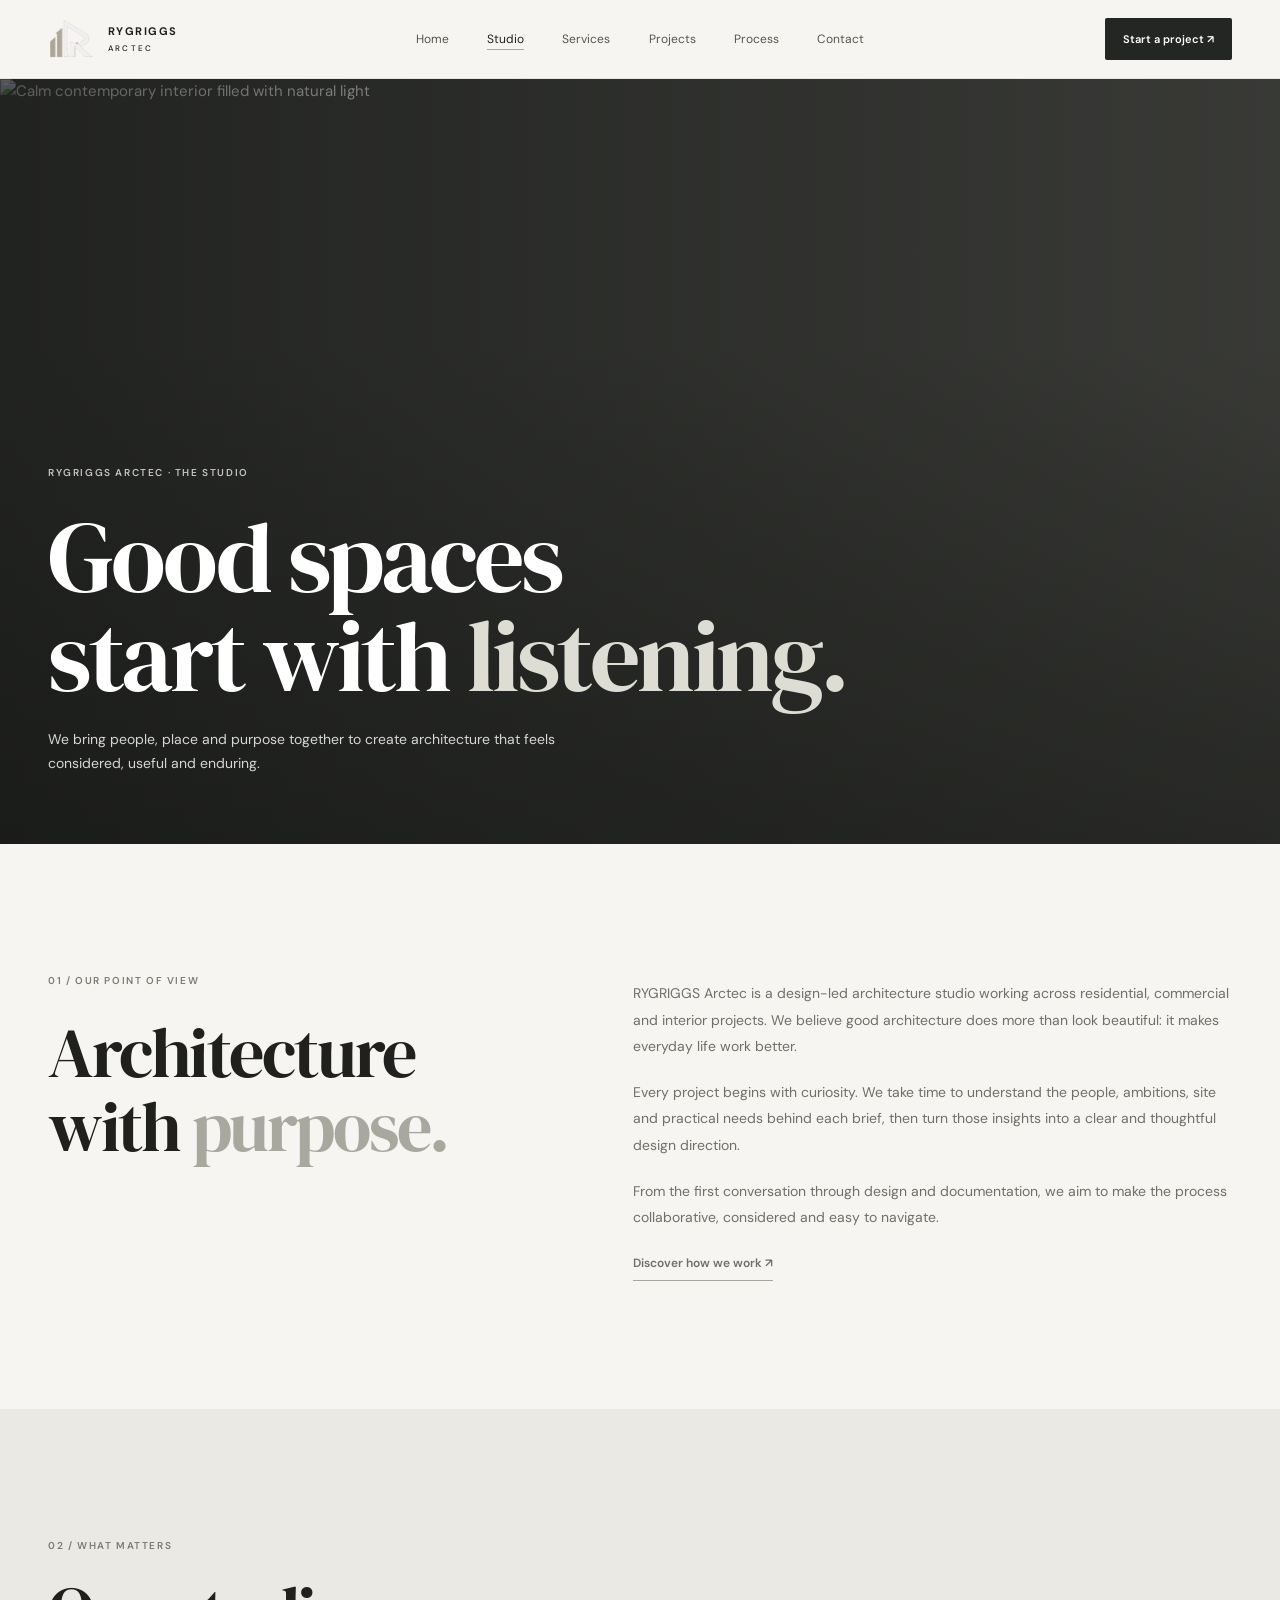
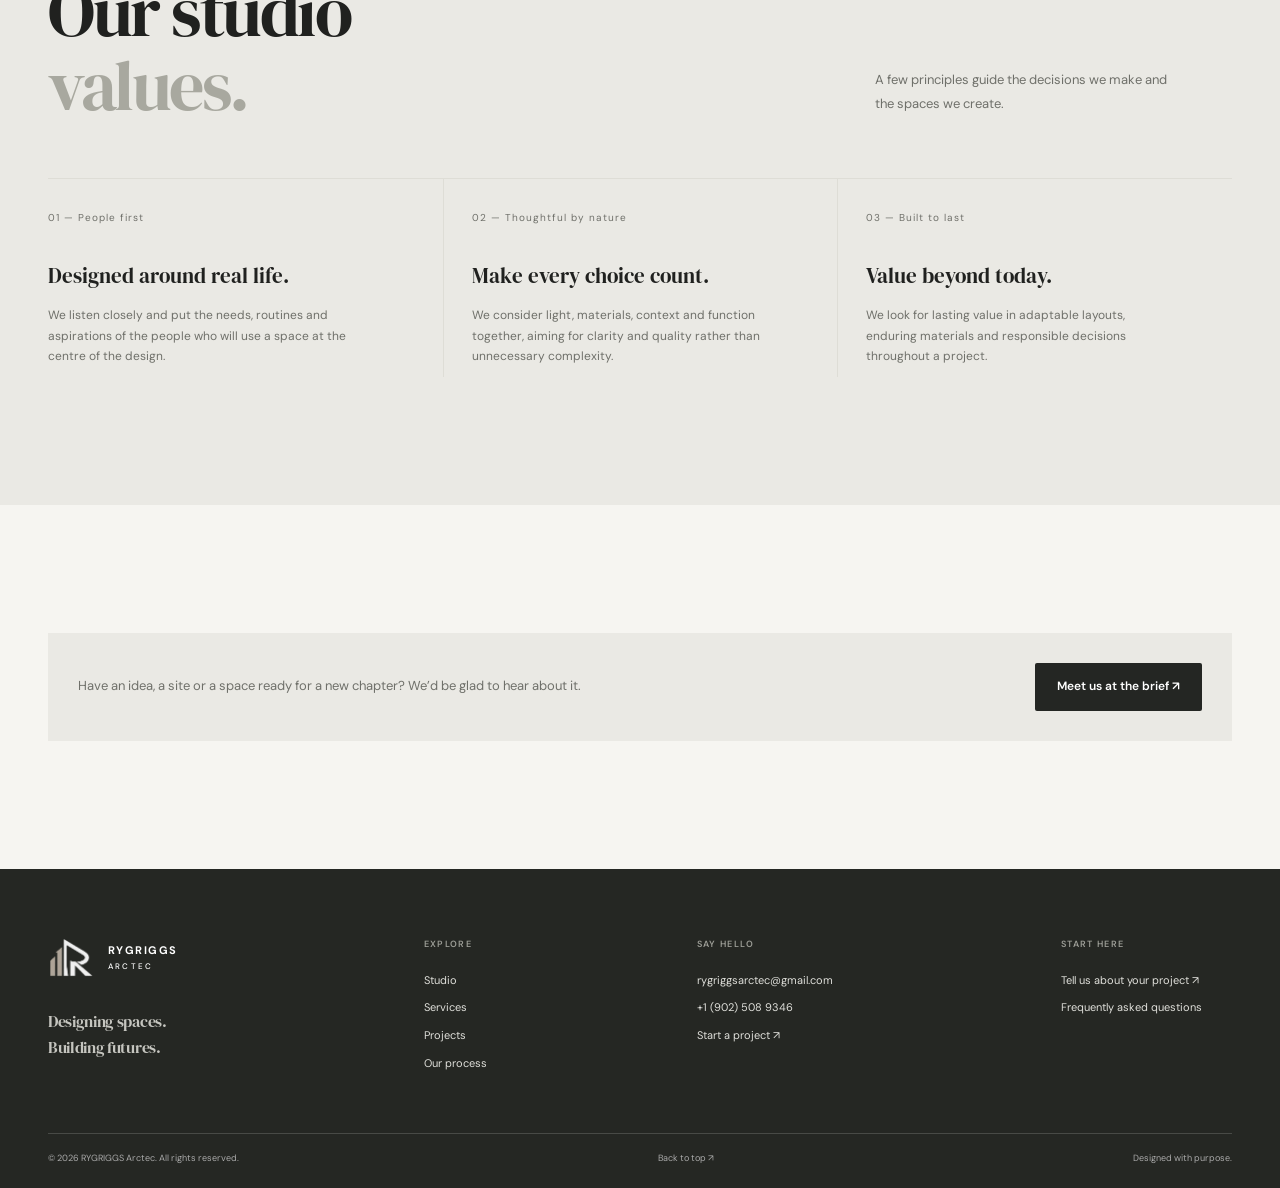
==== commit bcf3701f: "Refactor about.html for improved structure and readability" ====
--- a/about.html
+++ b/about.html
@@ -1,63 +1,194 @@
 <!doctype html>
 <html lang="en">
   <head>
-    <meta charset="UTF-8">
-    <meta name="viewport" content="width=device-width, initial-scale=1">
-    <meta name="theme-color" content="#f6f5f1">
-    <meta name="description" content="Meet RYGRIGGS Arctec, a thoughtful architecture studio designing places around people, context and lasting value.">
+    <meta charset="UTF-8" />
+    <meta name="viewport" content="width=device-width, initial-scale=1" />
+    <meta name="theme-color" content="#f6f5f1" />
+    <meta
+      name="description"
+      content="Meet RYGRIGGS Arctec, a thoughtful architecture studio designing places around people, context and lasting value."
+    />
     <title>Our studio — RYGRIGGS Arctec</title>
-    <link rel="preconnect" href="https://fonts.googleapis.com">
-    <link rel="preconnect" href="https://fonts.gstatic.com" crossorigin>
-    <link href="https://fonts.googleapis.com/css2?family=DM+Sans:wght@400;500;600;700&family=DM+Serif+Display&display=swap" rel="stylesheet">
-    <link rel="stylesheet" href="styles.css">
+    <link rel="preconnect" href="https://fonts.googleapis.com" />
+    <link rel="preconnect" href="https://fonts.gstatic.com" crossorigin />
+    <link
+      href="https://fonts.googleapis.com/css2?family=DM+Sans:wght@400;500;600;700&family=DM+Serif+Display&display=swap"
+      rel="stylesheet"
+    />
+    <link rel="icon" type="image/png" href="brand-symbol.png" />
+    <link rel="stylesheet" href="styles.css" />
     <script src="script.js" defer></script>
   </head>
   <body>
     <a class="skip-link" href="#main">Skip to content</a>
     <header class="site-header" id="top">
       <nav class="nav shell" aria-label="Main navigation">
-        <a class="brand" href="index.html" aria-label="RYGRIGGS Arctec home"><span class="brand-mark" aria-hidden="true"><img src="brand-symbol.png" alt=""></span><span class="brand-name">RYGRIGGS <span>ARCTEC</span></span></a>
-        <button class="menu-toggle" type="button" aria-label="Open navigation menu" aria-expanded="false" aria-controls="nav-links"><span></span><span></span></button>
+        <a class="brand" href="index.html" aria-label="RYGRIGGS Arctec home"
+          ><span class="brand-mark" aria-hidden="true"
+            ><img src="brand-symbol.png" alt="" /></span
+          ><span class="brand-name">RYGRIGGS <span>ARCTEC</span></span></a
+        >
+        <button
+          class="menu-toggle"
+          type="button"
+          aria-label="Open navigation menu"
+          aria-expanded="false"
+          aria-controls="nav-links"
+        >
+          <span></span><span></span>
+        </button>
         <div class="nav-links" id="nav-links">
           <a href="index.html">Home</a>
-          <a href="about.html" aria-current="page">Studio</a><a href="services.html">Services</a><a href="projects.html">Projects</a><a href="process.html">Process</a><a href="contact.html">Contact</a>
-          <a class="button button-dark nav-cta" href="contact.html">Start a project ?</a>
+          <a href="about.html" aria-current="page">Studio</a
+          ><a href="services.html">Services</a
+          ><a href="projects.html">Projects</a><a href="process.html">Process</a
+          ><a href="contact.html">Contact</a>
+          <a class="button button-dark nav-cta" href="contact.html"
+            >Start a project ↗</a
+          >
         </div>
       </nav>
     </header>
     <main id="main">
       <section class="interior-hero" aria-labelledby="page-title">
-        <img class="interior-hero-image" src="https://images.unsplash.com/photo-1600210492486-724fe5c67fb0?auto=format&fit=crop&w=2200&q=85" alt="Calm contemporary interior filled with natural light">
-        <div class="interior-hero-content shell"><p class="eyebrow light-eyebrow">RYGRIGGS ARCTEC · THE STUDIO</p><h1 id="page-title">Good spaces<br>start with <em>listening.</em></h1><p>We bring people, place and purpose together to create architecture that feels considered, useful and enduring.</p></div>
+        <img
+          class="interior-hero-image"
+          src="https://images.unsplash.com/photo-1600210492486-724fe5c67fb0?auto=format&fit=crop&w=2200&q=85"
+          alt="Calm contemporary interior filled with natural light"
+        />
+        <div class="interior-hero-content shell">
+          <p class="eyebrow light-eyebrow">RYGRIGGS ARCTEC · THE STUDIO</p>
+          <h1 id="page-title">
+            Good spaces<br />start with <em>listening.</em>
+          </h1>
+          <p>
+            We bring people, place and purpose together to create architecture
+            that feels considered, useful and enduring.
+          </p>
+        </div>
       </section>
       <section class="section-pad">
         <div class="shell page-intro">
-          <div><p class="eyebrow">01 / Our point of view</p><h2>Architecture<br>with <em>purpose.</em></h2></div>
-          <div class="page-intro-copy"><p>RYGRIGGS Arctec is a design-led architecture studio working across residential, commercial and interior projects. We believe good architecture does more than look beautiful: it makes everyday life work better.</p><p>Every project begins with curiosity. We take time to understand the people, ambitions, site and practical needs behind each brief, then turn those insights into a clear and thoughtful design direction.</p><p>From the first conversation through design and documentation, we aim to make the process collaborative, considered and easy to navigate.</p><a class="text-link" href="process.html">Discover how we work ?</a></div>
+          <div>
+            <p class="eyebrow">01 / Our point of view</p>
+            <h2>Architecture<br />with <em>purpose.</em></h2>
+          </div>
+          <div class="page-intro-copy">
+            <p>
+              RYGRIGGS Arctec is a design-led architecture studio working across
+              residential, commercial and interior projects. We believe good
+              architecture does more than look beautiful: it makes everyday life
+              work better.
+            </p>
+            <p>
+              Every project begins with curiosity. We take time to understand
+              the people, ambitions, site and practical needs behind each brief,
+              then turn those insights into a clear and thoughtful design
+              direction.
+            </p>
+            <p>
+              From the first conversation through design and documentation, we
+              aim to make the process collaborative, considered and easy to
+              navigate.
+            </p>
+            <a class="text-link" href="process.html">Discover how we work ↗</a>
+          </div>
         </div>
       </section>
       <section class="section-pad services">
         <div class="shell">
-          <div class="section-heading"><div><p class="eyebrow">02 / What matters</p><h2>Our studio<br><em>values.</em></h2></div><p class="section-intro">A few principles guide the decisions we make and the spaces we create.</p></div>
+          <div class="section-heading">
+            <div>
+              <p class="eyebrow">02 / What matters</p>
+              <h2>Our studio<br /><em>values.</em></h2>
+            </div>
+            <p class="section-intro">
+              A few principles guide the decisions we make and the spaces we
+              create.
+            </p>
+          </div>
           <div class="studio-values">
-            <article class="studio-value"><span>01 — People first</span><h3>Designed around real life.</h3><p>We listen closely and put the needs, routines and aspirations of the people who will use a space at the centre of the design.</p></article>
-            <article class="studio-value"><span>02 — Thoughtful by nature</span><h3>Make every choice count.</h3><p>We consider light, materials, context and function together, aiming for clarity and quality rather than unnecessary complexity.</p></article>
-            <article class="studio-value"><span>03 — Built to last</span><h3>Value beyond today.</h3><p>We look for lasting value in adaptable layouts, enduring materials and responsible decisions throughout a project.</p></article>
+            <article class="studio-value">
+              <span>01 — People first</span>
+              <h3>Designed around real life.</h3>
+              <p>
+                We listen closely and put the needs, routines and aspirations of
+                the people who will use a space at the centre of the design.
+              </p>
+            </article>
+            <article class="studio-value">
+              <span>02 — Thoughtful by nature</span>
+              <h3>Make every choice count.</h3>
+              <p>
+                We consider light, materials, context and function together,
+                aiming for clarity and quality rather than unnecessary
+                complexity.
+              </p>
+            </article>
+            <article class="studio-value">
+              <span>03 — Built to last</span>
+              <h3>Value beyond today.</h3>
+              <p>
+                We look for lasting value in adaptable layouts, enduring
+                materials and responsible decisions throughout a project.
+              </p>
+            </article>
           </div>
         </div>
       </section>
       <section class="section-pad">
-        <div class="shell page-cta"><p>Have an idea, a site or a space ready for a new chapter? We’d be glad to hear about it.</p><a class="button button-dark" href="contact.html">Meet us at the brief ?</a></div>
+        <div class="shell page-cta">
+          <p>
+            Have an idea, a site or a space ready for a new chapter? We’d be
+            glad to hear about it.
+          </p>
+          <a class="button button-dark" href="contact.html"
+            >Meet us at the brief ↗</a
+          >
+        </div>
       </section>
     </main>
-    <footer class="footer"><div class="shell">
-      <div class="footer-main">
-        <div class="footer-brand"><a class="brand brand-footer" href="index.html"><span class="brand-mark" aria-hidden="true"><img src="brand-symbol.png" alt=""></span><span class="brand-name">RYGRIGGS <span>ARCTEC</span></span></a><p>Designing spaces.<br>Building futures.</p></div>
-        <div class="footer-nav"><span class="footer-label">Explore</span><a href="about.html">Studio</a><a href="services.html">Services</a><a href="projects.html">Projects</a><a href="process.html">Our process</a></div>
-        <div class="footer-nav"><span class="footer-label">Say hello</span><a href="mailto:rygriggsarctec@gmail.com">rygriggsarctec@gmail.com</a><a href="https://wa.me/19025089346" target="_blank" rel="noopener noreferrer">+1 (902) 508 9346</a><a href="contact.html">Start a project ?</a></div>
-        <div class="footer-nav"><span class="footer-label">Start here</span><a href="contact.html">Tell us about your project ?</a><a href="process.html#faq">Frequently asked questions</a></div>
+    <footer class="footer">
+      <div class="shell">
+        <div class="footer-main">
+          <div class="footer-brand">
+            <a class="brand brand-footer" href="index.html"
+              ><span class="brand-mark" aria-hidden="true"
+                ><img src="brand-symbol.png" alt="" /></span
+              ><span class="brand-name">RYGRIGGS <span>ARCTEC</span></span></a
+            >
+            <p>Designing spaces.<br />Building futures.</p>
+          </div>
+          <div class="footer-nav">
+            <span class="footer-label">Explore</span
+            ><a href="about.html">Studio</a><a href="services.html">Services</a
+            ><a href="projects.html">Projects</a
+            ><a href="process.html">Our process</a>
+          </div>
+          <div class="footer-nav">
+            <span class="footer-label">Say hello</span
+            ><a href="mailto:rygriggsarctec@gmail.com"
+              >rygriggsarctec@gmail.com</a
+            ><a
+              href="https://wa.me/19025089346"
+              target="_blank"
+              rel="noopener noreferrer"
+              >+1 (902) 508 9346</a
+            ><a href="contact.html">Start a project ↗</a>
+          </div>
+          <div class="footer-nav">
+            <span class="footer-label">Start here</span
+            ><a href="contact.html">Tell us about your project ↗</a
+            ><a href="process.html#faq">Frequently asked questions</a>
+          </div>
+        </div>
+        <div class="footer-bottom">
+          <span
+            >© <span id="year"></span> RYGRIGGS Arctec. All rights
+            reserved.</span
+          ><a href="#top">Back to top ↗</a><span>Designed with purpose.</span>
+        </div>
       </div>
-      <div class="footer-bottom"><span>© <span id="year"></span> RYGRIGGS Arctec. All rights reserved.</span><a href="#top">Back to top ?</a><span>Designed with purpose.</span></div>
-    </div></footer>
+    </footer>
   </body>
 </html>
--- a/styles.css
+++ b/styles.css
@@ -736,7 +736,7 @@
   margin-top: 0;
 }
 .project-offset-small {
-  margin-top: 0;
+  margin-top: -45px;
 }
 .project-image {
   position: relative;
@@ -1497,10 +1497,7 @@
     row-gap: 36px;
   }
   .project-offset {
-    margin-top: 65px;
-  }
-  .project-offset-small {
-    margin-top: -45px;
+    margin-top: 0;
   }
   .project-tall .project-image {
     aspect-ratio: 0.86 / 1;
@@ -1670,9 +1667,8 @@
     grid-template-columns: 1fr;
     row-gap: 30px;
   }
-  .project-offset,
   .project-offset-small {
-    margin-top: 0;
+    margin-top: -15px;
   }
   .project-card:not(.project-tall) .project-image,
   .project-tall .project-image {
